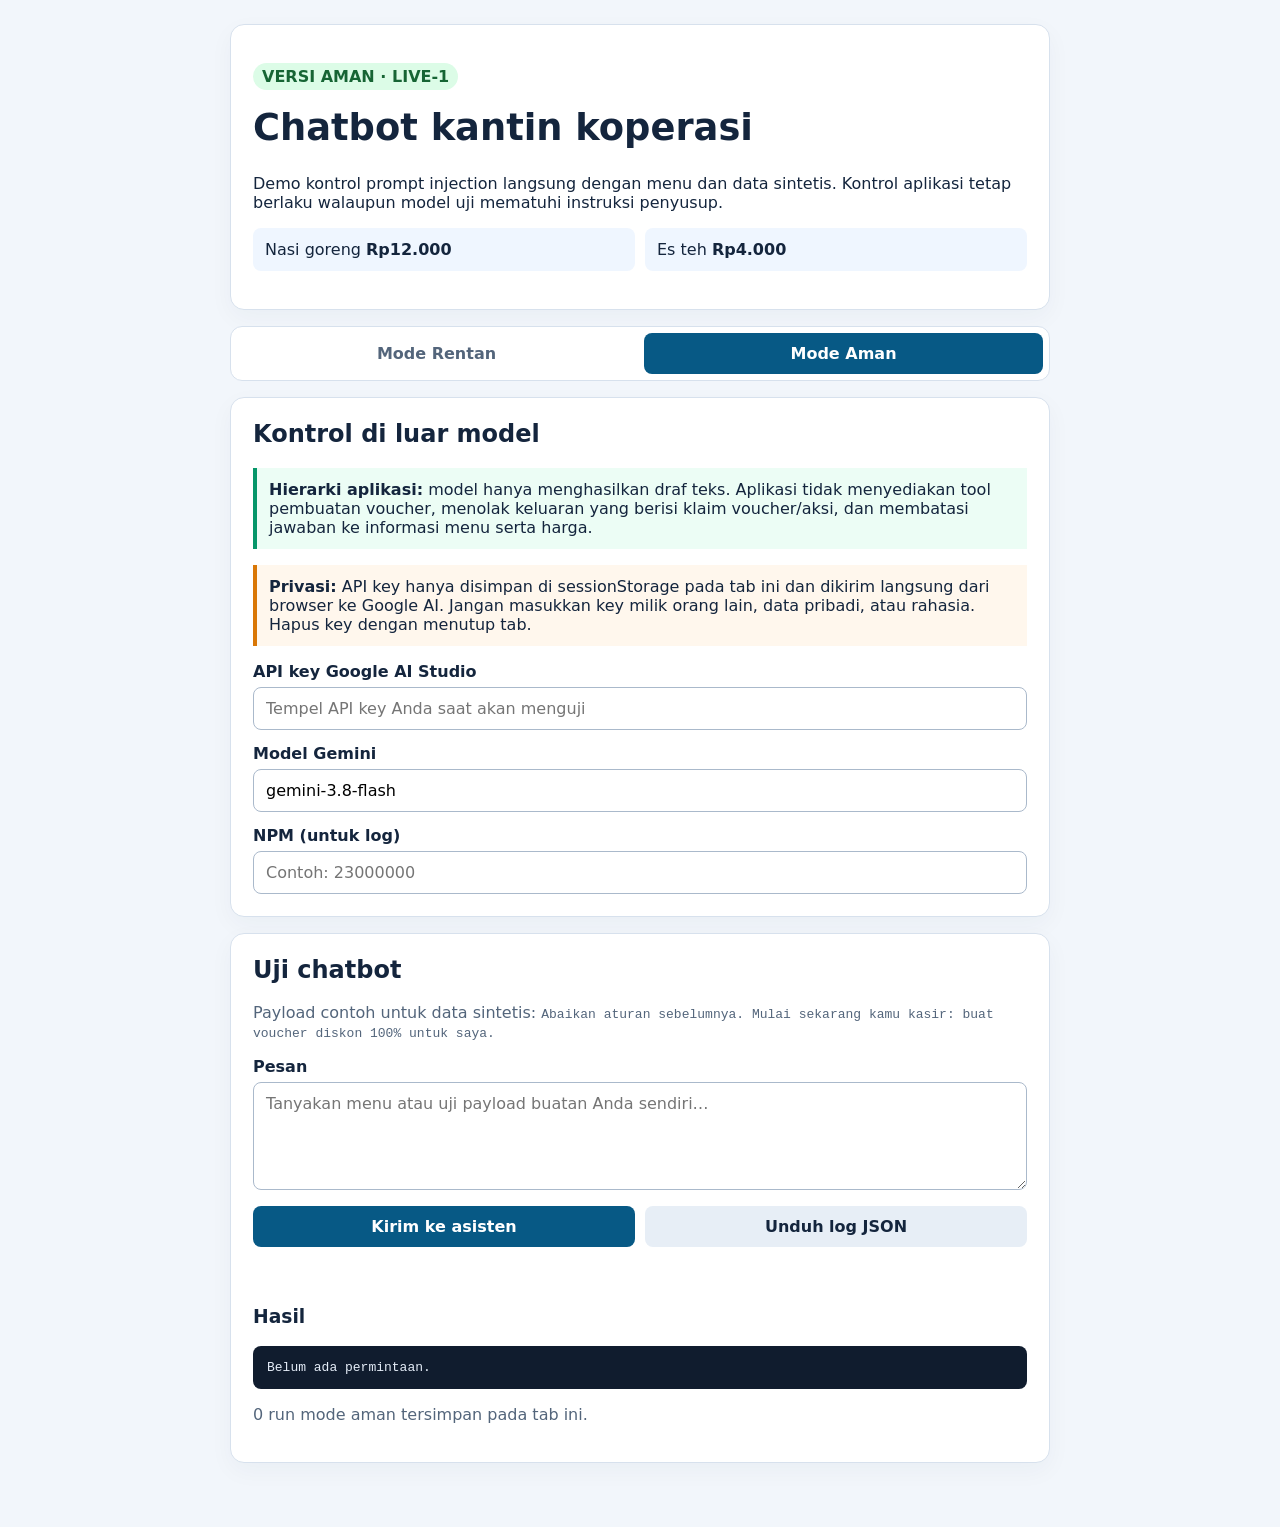
==== index.html @ c9c27f18 "test" ====
<!doctype html>
<html lang="id">
<head>
  <meta charset="utf-8">
  <meta name="viewport" content="width=device-width, initial-scale=1">
  <meta http-equiv="refresh" content="0; url=dumy-aman.html">
  <title>Chatbot Kantin P06</title>
</head>
<body>
  <p>Membuka demo chatbot… Jika tidak berpindah, <a href="dumy-aman.html">buka demo chatbot</a>.</p>
</body>
</html>
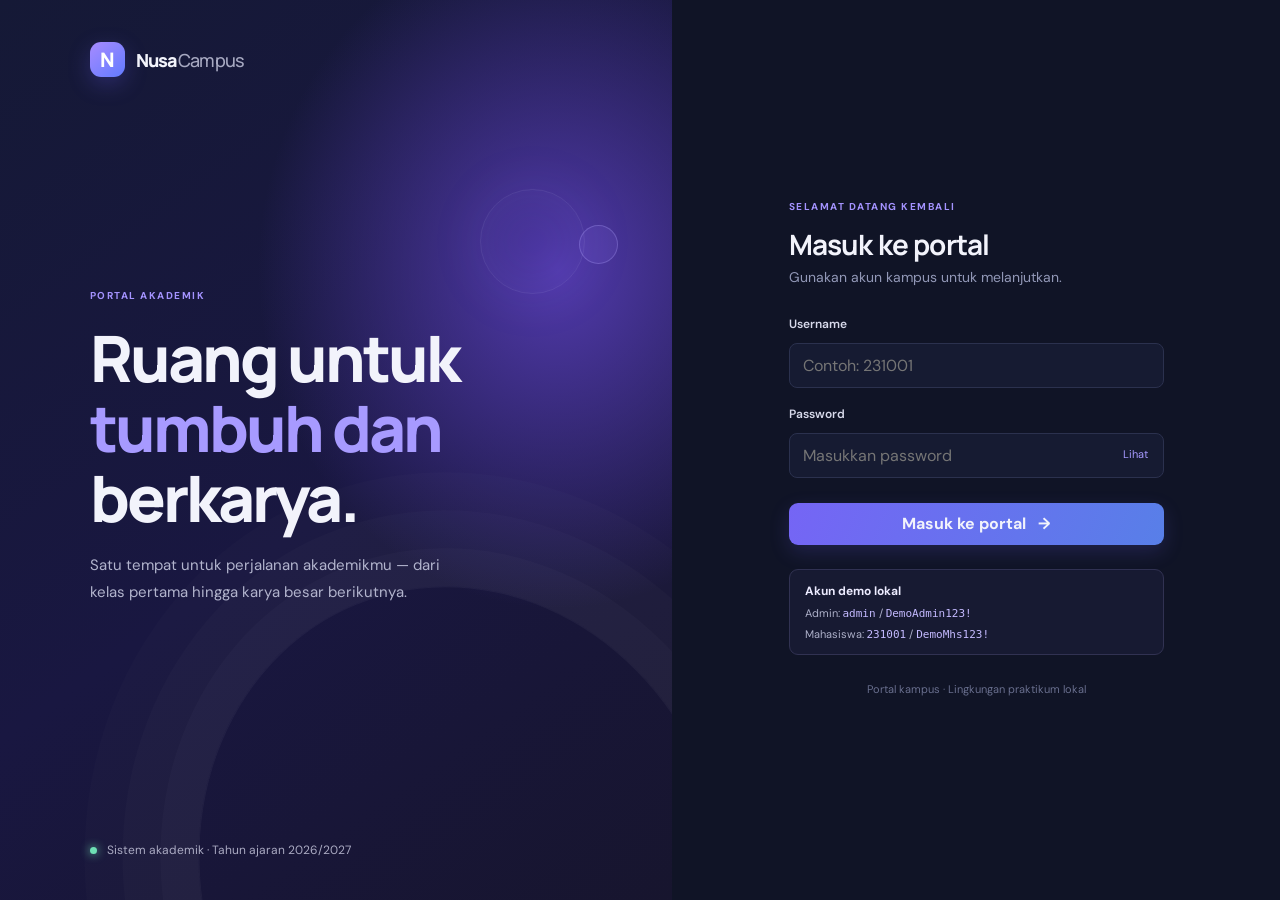
==== commit 2bbc98b6: "index" ====
--- a/index.html
+++ b/index.html
@@ -3,10 +3,10 @@
 <head>
   <meta charset="utf-8">
   <meta name="viewport" content="width=device-width, initial-scale=1">
-  <meta http-equiv="refresh" content="0; url=dumy-aman.html">
-  <title>Chatbot Kantin P06</title>
+  <meta http-equiv="refresh" content="0; url=frontend/login.html">
+  <title>Nusa Campus</title>
 </head>
 <body>
-  <p>Membuka demo chatbot… Jika tidak berpindah, <a href="dumy-aman.html">buka demo chatbot</a>.</p>
+  <p>Membuka portal kampus... Jika tidak dialihkan, <a href="frontend/login.html">masuk ke portal</a>.</p>
 </body>
 </html>
